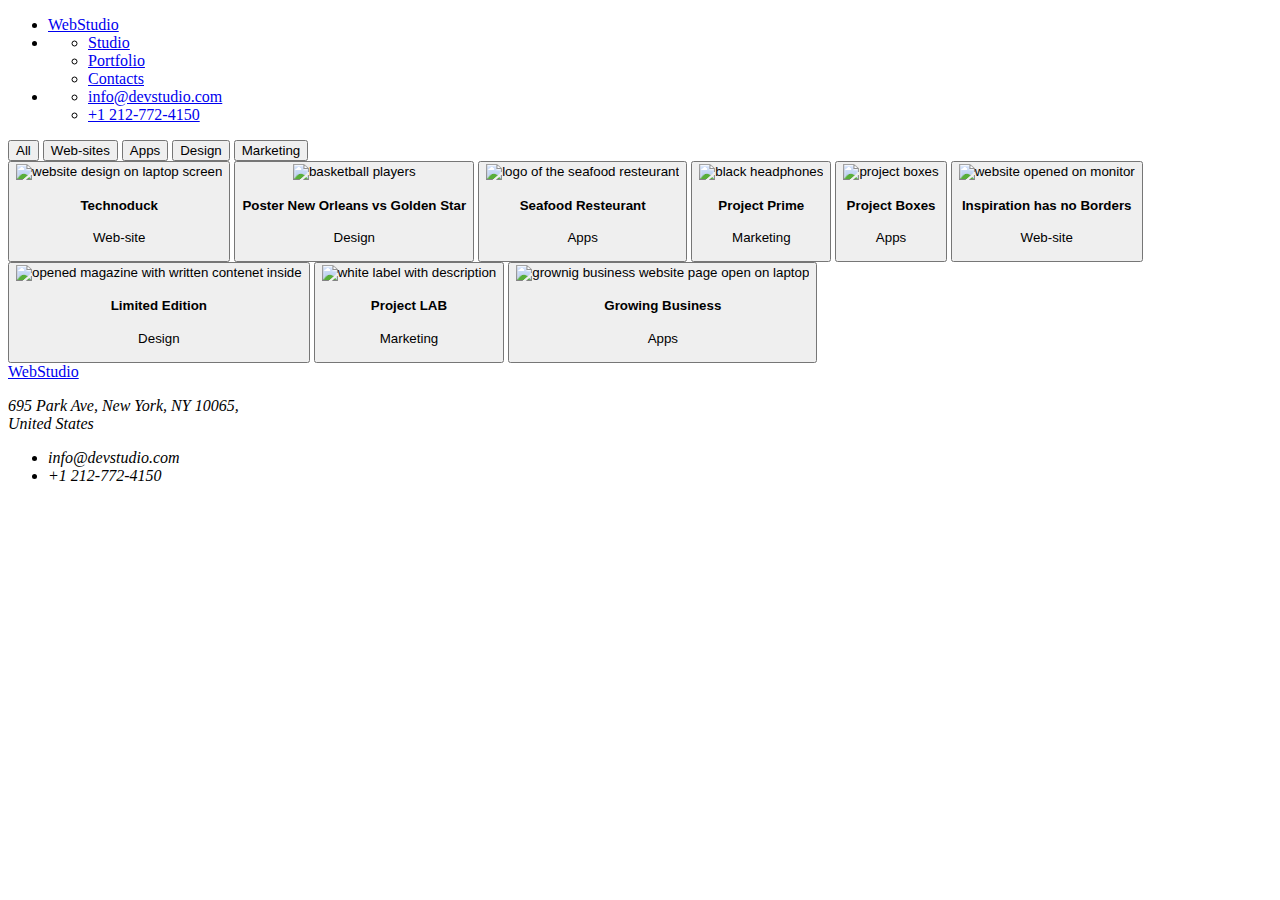
==== portfolio.html @ 10977d34 "init" ====
<!DOCTYPE html>
<html lang="en">
  <head>
    <meta charset="UTF-8" />
    <meta http-equiv="X-UA-Compatible" content="IE=edge" />
    <meta name="viewport" content="width=device-width" />
    <title>goit-markup-hw-03-portfolio</title>
    <link
      rel="stylesheet"
      href="https://cdnjs.cloudflare.com/ajax/libs/modern-normalize/1.1.0/modern-normalize.min.css"
      integrity="sha512-wpPYUAdjBVSE4KJnH1VR1HeZfpl1ub8YT/NKx4PuQ5NmX2tKuGu6U/JRp5y+Y8XG2tV+wKQpNHVUX03MfMFn9Q=="
      crossorigin="anonymous"
      referrerpolicy="no-referrer"
    />
    <link rel="stylesheet" href="../goit-markup-hw-03/css/style.css" />
    <link rel="preconnect" href="https://fonts.googleapis.com" />
    <link rel="preconnect" href="https://fonts.gstatic.com" crossorigin />
    <link
      href="https://fonts.googleapis.com/css2?family=Raleway:wght@700&family=Roboto:wght@400;500;700;900&display=swap"
      rel="stylesheet"
    />
  </head>
  <body>
    <header>
      <ul class="header-flex container">
        <li class="header-item-1">
          <a class="header-logo" href="./index.html"> WebStudio</a>
        </li>
        <li class="header-item-2">
          <ul class="header-nav-list">
            <li class="header-nav-studio">
              <a href="./index.html">Studio</a>
            </li>
            <li class="header-nav-portfolio">
              <a href="./portfolio.html">Portfolio</a>
            </li>
            <li class="header-nav-contacts"><a href="#">Contacts</a></li>
          </ul>
        </li>
        <li class="header-item-3">
          <ul class="header-contacts-list">
            <li>
              <a class="header-contact-link-mail" href="info@devstudio.com"
                >info@devstudio.com
              </a>
            </li>
            <li>
              <a class="header-contact-link-tel" href="tel:+12127724150"
                >+1 212-772-4150
              </a>
            </li>
          </ul>
        </li>
      </ul>
    </header>
    <main class="portfolio container">
      <section class="filters">
        <button type="button" class="filter-button">All</button>
        <button type="button" class="filter-button">Web-sites</button>
        <button type="button" class="filter-button">Apps</button>
        <button type="button" class="filter-button">Design</button>
        <button type="button" class="filter-button">Marketing</button>
      </section>
      <section class="projects">
        <!--section class="projects-row-1"-->
        <button type="button" class="project-button">
          <img
            width="370px"
            alt="website design on laptop screen"
            src="../goit-markup-hw-02/images/laptop-website-desing.jpg"
          />
          <div class="row-title">
            <h4>Technoduck</h4>
            <p class="row-description">Web-site</p>
          </div>
        </button>
        <button type="button" class="project-button">
          <img
            width="370px"
            alt="basketball players"
            src="../goit-markup-hw-02/images/basketball-players.jpg"
          />
          <div class="row-title">
            <h4>Poster New Orleans vs Golden Star</h4>
            <p class="row-description">Design</p>
          </div>
        </button>
        <button type="button" class="project-button">
          <img
            width="370px"
            alt="logo of the seafood resteurant"
            src="../goit-markup-hw-02/images/seafood.jpg"
          />
          <div class="row-title">
            <h4>Seafood Resteurant</h4>
            <p class="row-description">Apps</p>
          </div>
        </button>
        <!--section class="projects-row-2"-->
        <button type="button" class="project-button">
          <img
            width="370px"
            alt="black headphones"
            src="../goit-markup-hw-02/images/headphones.jpg"
          />
          <div class="row-title">
            <h4>Project Prime</h4>
            <p class="row-description">Marketing</p>
          </div>
        </button>
        <button type="button" class="project-button">
          <img
            width="370px"
            alt="project boxes"
            src="../goit-markup-hw-02/images/boxes.jpg"
          />
          <div class="row-title">
            <h4>Project Boxes</h4>
            <p class="row-description">Apps</p>
          </div>
        </button>
        <button type="button" class="project-button">
          <img
            width="370px"
            alt="website opened on monitor"
            src="../goit-markup-hw-02/images/monitor-website-design.jpg"
          />
          <div class="row-title">
            <h4>Inspiration has no Borders</h4>
            <p class="row-description">Web-site</p>
          </div>
        </button>
        <!--section class="projects-row-3"-->
        <button type="button" class="project-button">
          <img
            width="370px"
            alt="opened magazine with written contenet inside"
            src="../goit-markup-hw-02/images/limited-edition.jpg"
          />
          <div class="row-title">
            <h4>Limited Edition</h4>
            <p class="row-description">Design</p>
          </div>
        </button>
        <button type="button" class="project-button">
          <img
            width="370px"
            alt="white label with description"
            src="../goit-markup-hw-02/images/label-tag.jpg"
          />
          <div class="row-title">
            <h4>Project LAB</h4>
            <p class="row-description">Marketing</p>
          </div>
        </button>
        <button type="button" class="project-button">
          <img
            width="370px"
            alt="grownig business website page open on laptop"
            src="../goit-markup-hw-02/images/growing-business.jpg"
          />
          <div class="row-title">
            <h4>Growing Business</h4>
            <p class="row-description">Apps</p>
          </div>
        </button>
      </section>
    </main>
    <footer>
      <div class="footer-container">
        <a class="footer-logo" href="#">WebStudio</a>
        <address class="footer-address-box">
          <p class="footer-address">
            695 Park Ave, New York, NY 10065,<br />
            United States
          </p>
          <ul class="footer-contacts-list">
            <li>info@devstudio.com</li>
            <li>+1 212-772-4150</li>
          </ul>
        </address>
      </div>
    </footer>
  </body>
</html>
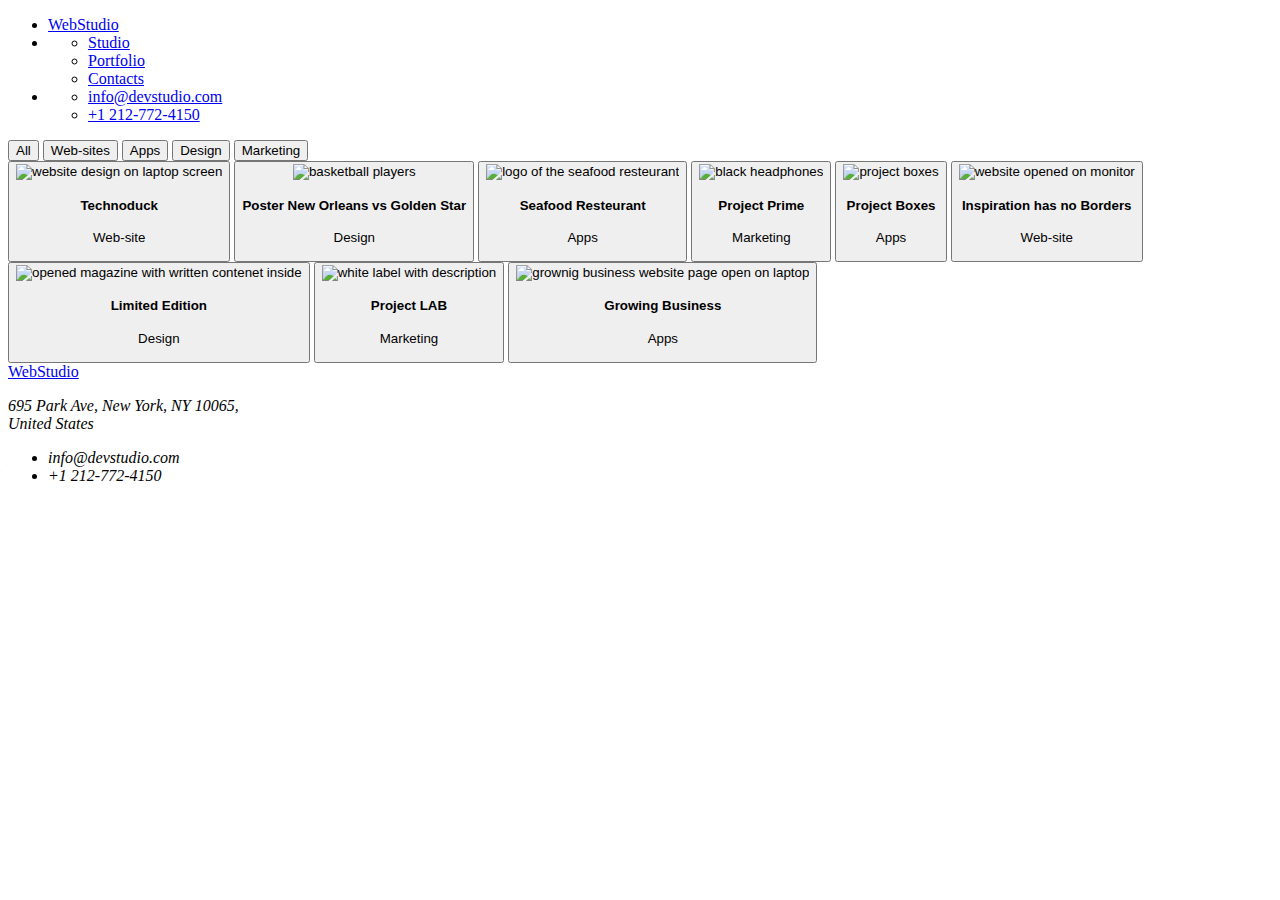
==== commit c8273989: "repo update" ====
--- a/portfolio.html
+++ b/portfolio.html
@@ -4,7 +4,8 @@
     <meta charset="UTF-8" />
     <meta http-equiv="X-UA-Compatible" content="IE=edge" />
     <meta name="viewport" content="width=device-width" />
-    <title>goit-markup-hw-03-portfolio</title>
+    <title>goit-markup-hw-04-portfolio</title>
+    <!--podlinkowany normalizator-->
     <link
       rel="stylesheet"
       href="https://cdnjs.cloudflare.com/ajax/libs/modern-normalize/1.1.0/modern-normalize.min.css"
@@ -12,7 +13,7 @@
       crossorigin="anonymous"
       referrerpolicy="no-referrer"
     />
-    <link rel="stylesheet" href="../goit-markup-hw-03/css/style.css" />
+    <link rel="stylesheet" href="../goit-markup-hw-04/css/style.css" />
     <link rel="preconnect" href="https://fonts.googleapis.com" />
     <link rel="preconnect" href="https://fonts.gstatic.com" crossorigin />
     <link
@@ -67,7 +68,7 @@
           <img
             width="370px"
             alt="website design on laptop screen"
-            src="../goit-markup-hw-02/images/laptop-website-desing.jpg"
+            src="../goit-markup-hw-04/"
           />
           <div class="row-title">
             <h4>Technoduck</h4>
@@ -78,7 +79,7 @@
           <img
             width="370px"
             alt="basketball players"
-            src="../goit-markup-hw-02/images/basketball-players.jpg"
+            src="../goit-markup-hw-04/images/basketball-players.jpg"
           />
           <div class="row-title">
             <h4>Poster New Orleans vs Golden Star</h4>
@@ -89,7 +90,7 @@
           <img
             width="370px"
             alt="logo of the seafood resteurant"
-            src="../goit-markup-hw-02/images/seafood.jpg"
+            src="../goit-markup-hw-04/images/seafood.jpg"
           />
           <div class="row-title">
             <h4>Seafood Resteurant</h4>
@@ -101,7 +102,7 @@
           <img
             width="370px"
             alt="black headphones"
-            src="../goit-markup-hw-02/images/headphones.jpg"
+            src="../goit-markup-hw-04/images/headphones.jpg"
           />
           <div class="row-title">
             <h4>Project Prime</h4>
@@ -112,7 +113,7 @@
           <img
             width="370px"
             alt="project boxes"
-            src="../goit-markup-hw-02/images/boxes.jpg"
+            src="../goit-markup-hw-04/images/boxes.jpg"
           />
           <div class="row-title">
             <h4>Project Boxes</h4>
@@ -123,7 +124,7 @@
           <img
             width="370px"
             alt="website opened on monitor"
-            src="../goit-markup-hw-02/images/monitor-website-design.jpg"
+            src="../goit-markup-hw-04/images/monitor-website-design.jpg"
           />
           <div class="row-title">
             <h4>Inspiration has no Borders</h4>
@@ -135,7 +136,7 @@
           <img
             width="370px"
             alt="opened magazine with written contenet inside"
-            src="../goit-markup-hw-02/images/limited-edition.jpg"
+            src="../goit-markup-hw-04/images/limited-edition.jpg"
           />
           <div class="row-title">
             <h4>Limited Edition</h4>
@@ -146,7 +147,7 @@
           <img
             width="370px"
             alt="white label with description"
-            src="../goit-markup-hw-02/images/label-tag.jpg"
+            src="../goit-markup-hw-04/images/label-tag.jpg"
           />
           <div class="row-title">
             <h4>Project LAB</h4>
@@ -157,7 +158,7 @@
           <img
             width="370px"
             alt="grownig business website page open on laptop"
-            src="../goit-markup-hw-02/images/growing-business.jpg"
+            src="../goit-markup-hw-04/images/growing-business.jpg"
           />
           <div class="row-title">
             <h4>Growing Business</h4>
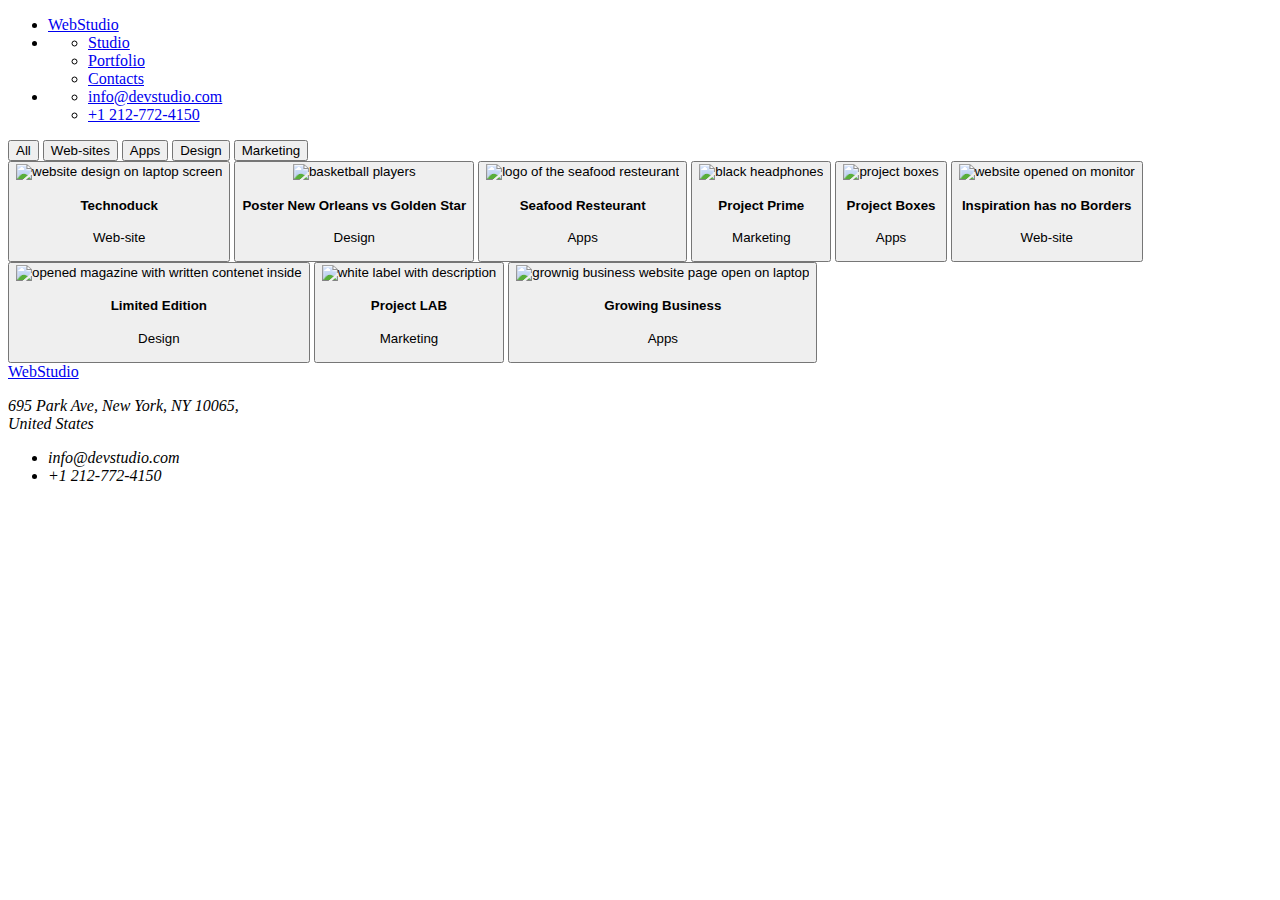
==== commit f5243c18: "missing img in portfolio file added" ====
--- a/portfolio.html
+++ b/portfolio.html
@@ -68,7 +68,7 @@
           <img
             width="370px"
             alt="website design on laptop screen"
-            src="../goit-markup-hw-04/"
+            src="../goit-markup-hw-04/images/laptop-website-desing.jpg"
           />
           <div class="row-title">
             <h4>Technoduck</h4>
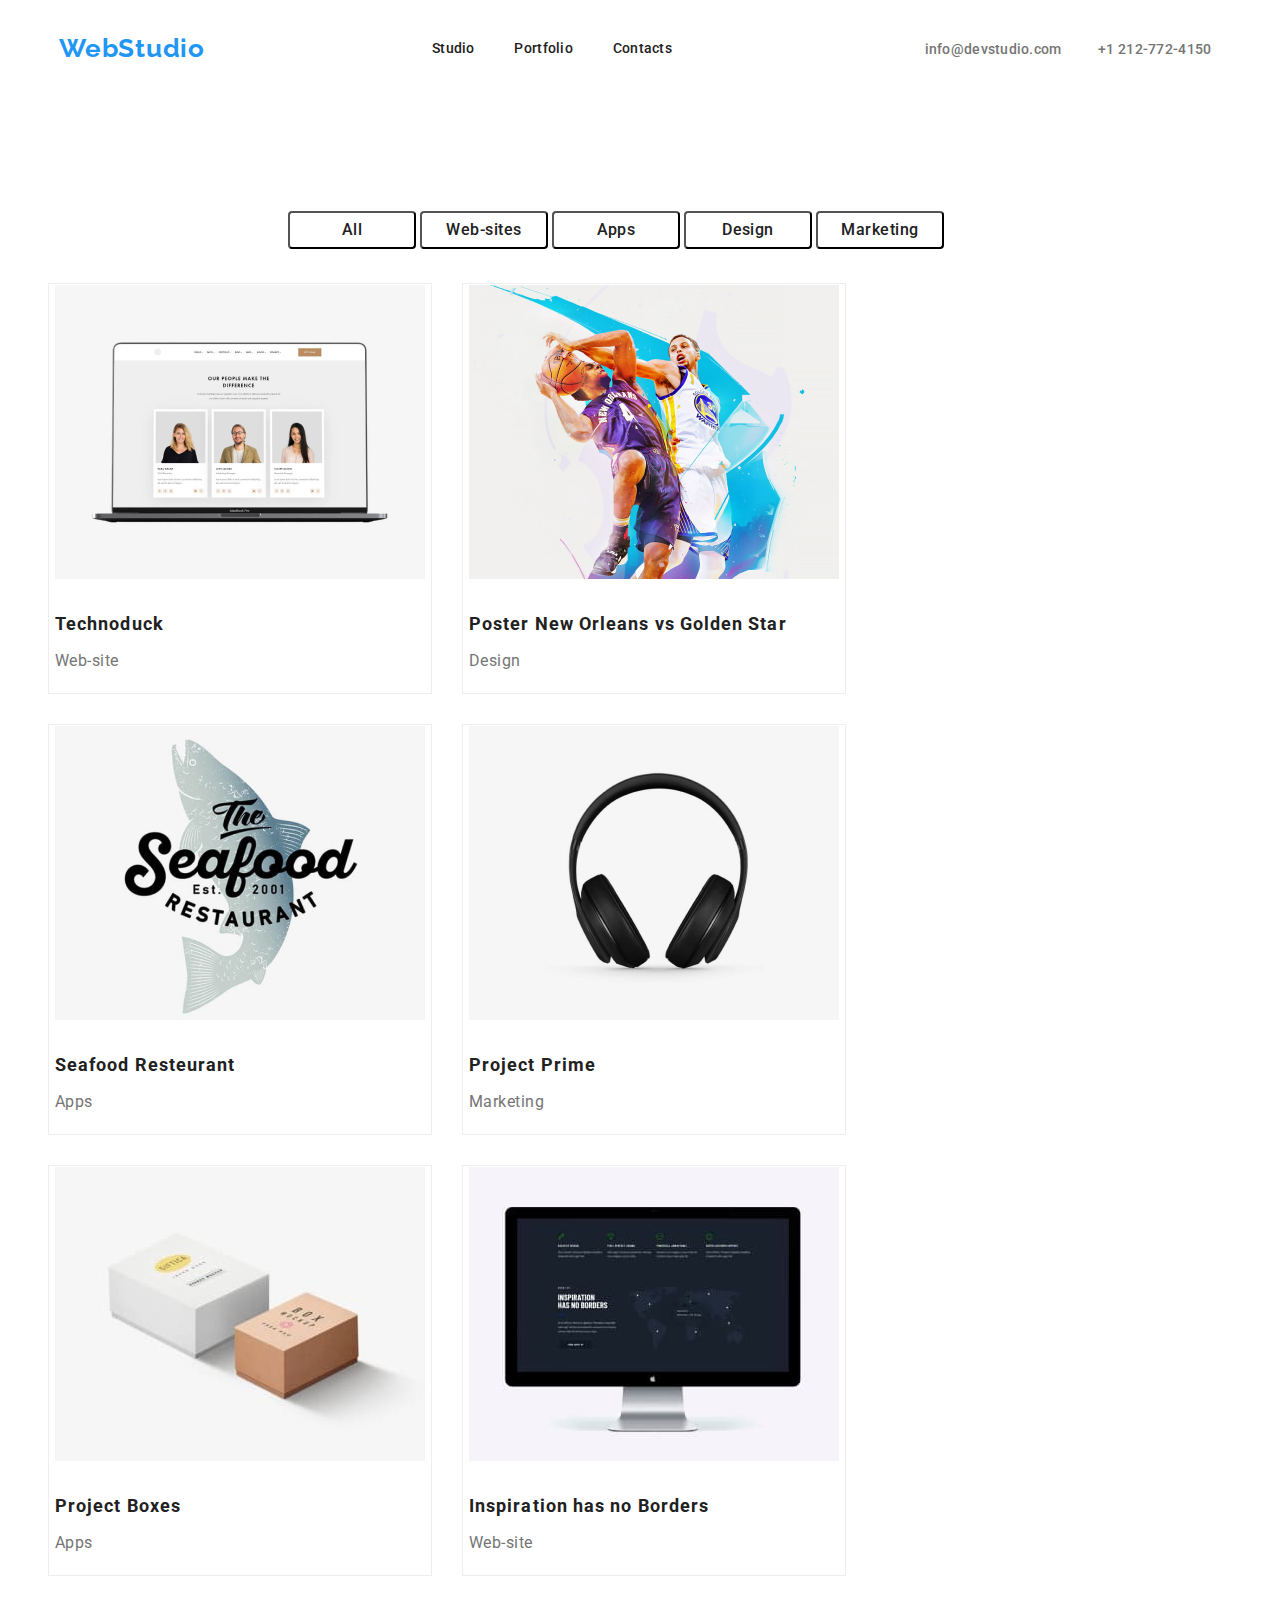
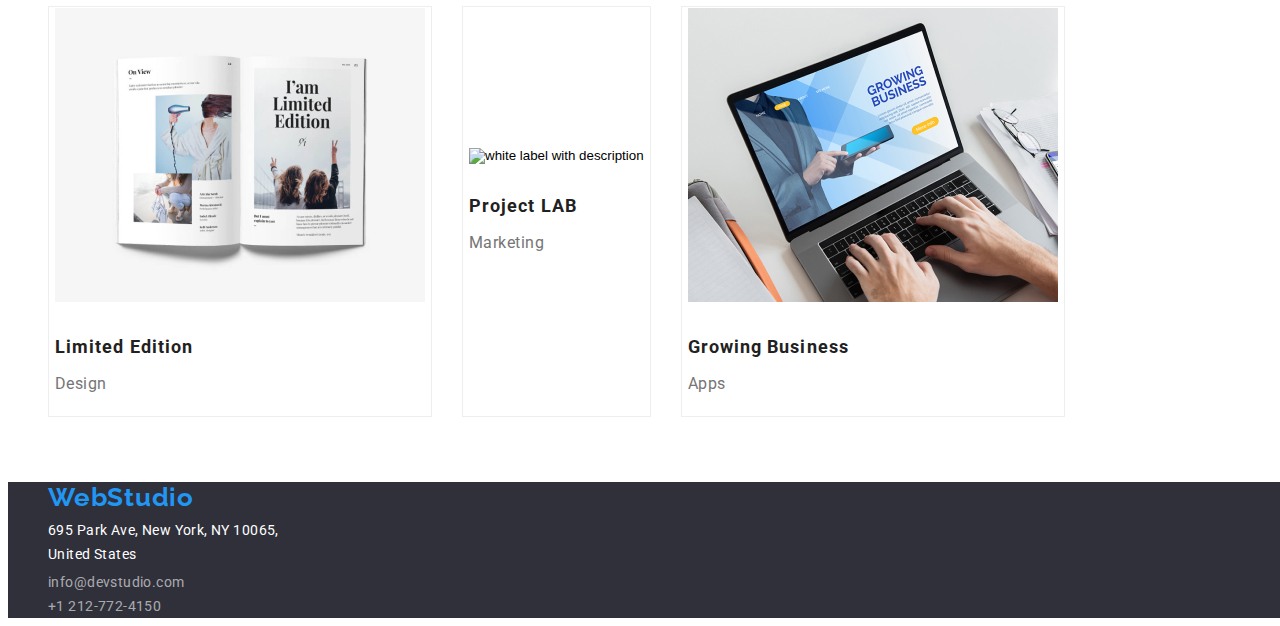
==== commit f2f06d0d: "icons added-group-1 section" ====
--- a/portfolio.html
+++ b/portfolio.html
@@ -13,7 +13,7 @@
       crossorigin="anonymous"
       referrerpolicy="no-referrer"
     />
-    <link rel="stylesheet" href="../goit-markup-hw-04/css/style.css" />
+    <link rel="stylesheet" href="./css/style.css" />
     <link rel="preconnect" href="https://fonts.googleapis.com" />
     <link rel="preconnect" href="https://fonts.gstatic.com" crossorigin />
     <link
@@ -68,7 +68,7 @@
           <img
             width="370px"
             alt="website design on laptop screen"
-            src="../goit-markup-hw-04/images/laptop-website-desing.jpg"
+            src="./images/laptop-website-desing.jpg"
           />
           <div class="row-title">
             <h4>Technoduck</h4>
@@ -79,7 +79,7 @@
           <img
             width="370px"
             alt="basketball players"
-            src="../goit-markup-hw-04/images/basketball-players.jpg"
+            src="./images/basketball-players.jpg"
           />
           <div class="row-title">
             <h4>Poster New Orleans vs Golden Star</h4>
@@ -90,7 +90,7 @@
           <img
             width="370px"
             alt="logo of the seafood resteurant"
-            src="../goit-markup-hw-04/images/seafood.jpg"
+            src="./images/seafood.jpg"
           />
           <div class="row-title">
             <h4>Seafood Resteurant</h4>
@@ -102,7 +102,7 @@
           <img
             width="370px"
             alt="black headphones"
-            src="../goit-markup-hw-04/images/headphones.jpg"
+            src="./images/headphones.jpg"
           />
           <div class="row-title">
             <h4>Project Prime</h4>
@@ -110,11 +110,7 @@
           </div>
         </button>
         <button type="button" class="project-button">
-          <img
-            width="370px"
-            alt="project boxes"
-            src="../goit-markup-hw-04/images/boxes.jpg"
-          />
+          <img width="370px" alt="project boxes" src="./images/boxes.jpg" />
           <div class="row-title">
             <h4>Project Boxes</h4>
             <p class="row-description">Apps</p>
@@ -124,7 +120,7 @@
           <img
             width="370px"
             alt="website opened on monitor"
-            src="../goit-markup-hw-04/images/monitor-website-design.jpg"
+            src="./images/monitor-website-design.jpg"
           />
           <div class="row-title">
             <h4>Inspiration has no Borders</h4>
@@ -136,7 +132,7 @@
           <img
             width="370px"
             alt="opened magazine with written contenet inside"
-            src="../goit-markup-hw-04/images/limited-edition.jpg"
+            src="./images/limited-edition.jpg"
           />
           <div class="row-title">
             <h4>Limited Edition</h4>
@@ -147,7 +143,7 @@
           <img
             width="370px"
             alt="white label with description"
-            src="../goit-markup-hw-04/images/label-tag.jpg"
+            src=".images/label-tag.jpg"
           />
           <div class="row-title">
             <h4>Project LAB</h4>
@@ -158,7 +154,7 @@
           <img
             width="370px"
             alt="grownig business website page open on laptop"
-            src="../goit-markup-hw-04/images/growing-business.jpg"
+            src="./images/growing-business.jpg"
           />
           <div class="row-title">
             <h4>Growing Business</h4>
--- a/css/style.css
+++ b/css/style.css
@@ -0,0 +1,467 @@
+/*Variables library*/
+:root {
+  /*colors*/
+  --main-backroung-color: #ffffff;
+  --sec-background-color-dark: #2f303a;
+  --third-backround-color-gray: #f5f4fa;
+  --main-text-color: #212121;
+  --sec-text-color-gray: #757575;
+  --text-color-white: #ffffff;
+  --additional-color: #2196f3;
+  /*links and buttons*/
+  --cursor: pointer;
+}
+
+body {
+  width: 100%;
+  font-family: "Roboto", sans-serif;
+  color: var(--main-text-color);
+  background: var(--main-backroung-color);
+}
+.container {
+  width: 1200px;
+  margin: auto;
+}
+.section {
+  padding: 94px 0px 94px 0px;
+}
+a {
+  color: var(--main-text-color);
+}
+a:link {
+  text-decoration: none;
+}
+a:hover {
+  color: var(--additional-color);
+  text-decoration: underline;
+  cursor: var(--cursor);
+}
+button:hover {
+  box-shadow: 0px 4px 4px rgba(0, 0, 0, 0.15);
+  border-radius: 4px;
+  cursor: var(--cursor);
+}
+/*Header*/
+.header {
+  width: 100%;
+  border: 1px solid #ececec;
+}
+.header-flex {
+  height: 80px;
+  margin: auto;
+  display: flex;
+  list-style: none;
+  justify-content: space-between;
+  align-items: center;
+  padding: 0;
+}
+.header-item-1 {
+  width: 14%;
+}
+.header-logo {
+  display: block;
+  text-align: center;
+  font-family: "Raleway";
+  font-style: normal;
+  font-weight: 700;
+  font-size: 26px;
+  line-height: 31px;
+
+  letter-spacing: 0.03em;
+
+  color: var(--additional-color);
+}
+.header-item-2 {
+  width: 20%;
+}
+.header-nav-list {
+  display: flex;
+  justify-content: space-between;
+  padding: 0;
+  list-style-type: none;
+}
+.header-nav-studio {
+  text-decoration: none;
+
+  font-family: "Roboto";
+  font-style: normal;
+  font-weight: 500;
+  font-size: 14px;
+  line-height: 16px;
+  letter-spacing: 0.02em;
+  color: var(--main-text-color);
+}
+.header-nav-portfolio {
+  font-family: "Roboto";
+  font-style: normal;
+  font-weight: 500;
+  font-size: 14px;
+  line-height: 16px;
+  letter-spacing: 0.02em;
+
+  color: var(--main-text-color);
+}
+
+.header-nav-contacts {
+  font-family: "Roboto";
+  font-style: normal;
+  font-weight: 500;
+  font-size: 14px;
+  line-height: 16px;
+  letter-spacing: 0.02em;
+
+  color: var(--main-text-color);
+}
+.header-item-3 {
+  width: 30%;
+}
+.header-contacts-list {
+  display: flex;
+  list-style-type: none;
+  justify-content: space-evenly;
+  padding: 0;
+}
+.header-contact-link-mail {
+  font-family: "Roboto";
+  font-style: normal;
+  font-weight: 500;
+  font-size: 14px;
+  line-height: 16px;
+  letter-spacing: 0.02em;
+
+  color: var(--sec-text-color-gray);
+}
+.header-contact-link-tel {
+  font-family: "Roboto";
+  font-style: normal;
+  font-weight: 500;
+  font-size: 14px;
+  line-height: 16px;
+  letter-spacing: 0.02em;
+
+  color: var(--sec-text-color-gray);
+}
+/* Main-index*/
+
+/*Title section*/
+.title {
+  width: 100%;
+  height: 600px;
+  padding: 200px 0px 200px 0px;
+  background: var(--sec-background-color-dark);
+  background-image: linear-gradient(#2f303a66, #2f303a66),
+    url(../images/title-img.jpg);
+  background-repeat: no-repeat;
+  background-size: cover;
+  background-position: 50% 50%;
+}
+
+h1 {
+  width: 66%;
+  margin: auto;
+  font-family: "Roboto";
+  font-style: normal;
+  font-weight: 900;
+  font-size: 44px;
+  line-height: 60px;
+
+  text-align: center;
+  letter-spacing: 0.06em;
+
+  color: var(--text-color-white);
+}
+.button-title {
+  display: block;
+  margin: auto;
+  margin-top: 30px;
+  height: 50px;
+  font-family: "Roboto";
+  font-style: normal;
+  font-weight: 700;
+  font-size: 16px;
+  line-height: 30px;
+  letter-spacing: 0.06em;
+
+  color: var(--text-color-white);
+
+  background: var(--additional-color);
+  box-shadow: 0px 4px 4px rgba(0, 0, 0, 0.15);
+  border-radius: 4px;
+  cursor: var(--cursor);
+}
+.button-title:hover {
+  background: #188ce8;
+  color: var(--text-color-white);
+}
+/*group-1*/
+.group-1-list {
+  display: flex;
+  justify-content: space-evenly;
+  list-style-type: none;
+  padding: 0;
+  margin: 0;
+}
+.group-1-list-item {
+  width: 270px;
+  height: 251px;
+}
+.group-1-icon-box {
+  display: flex;
+  justify-content: center;
+  align-items: center;
+  width: 270px;
+  height: 120px;
+  background: var(--third-backround-color-gray);
+  border-radius: 4px;
+}
+.group-1-icon {
+  width: 70px;
+  height: 70px;
+}
+.group-1-header {
+  font-family: "Roboto";
+  font-style: normal;
+  font-weight: 700;
+  font-size: 14px;
+  line-height: 16px;
+  letter-spacing: 0.03em;
+  margin: 30px 0px 0px 0px;
+
+  color: var(--main-text-color);
+}
+.group-1-content {
+  height: 97px;
+  margin: 10px 10px 0px 0px;
+
+  font-family: "Roboto";
+  font-style: normal;
+  font-weight: 400;
+  font-size: 14px;
+  line-height: 24px;
+  letter-spacing: 0.03em;
+  color: var(--sec-text-color-gray);
+}
+
+/*what-we-do*/
+.what-we-do {
+  padding-top: 100px;
+}
+.what-we-do-header {
+  width: 20%;
+  margin: auto;
+  font-family: "Roboto";
+  font-style: normal;
+  font-weight: 700;
+  font-size: 36px;
+  line-height: 42px;
+  text-align: center;
+  letter-spacing: 0.03em;
+
+  color: var(--main-text-color);
+}
+.what-we-do-list {
+  display: flex;
+  justify-content: space-evenly;
+  padding: 0;
+  margin: 50px 0px 0px 0px;
+  list-style: none;
+}
+/*our-team*/
+.our-team {
+  width: 100%;
+  height: 648px;
+  background: var(--third-backround-color-gray);
+}
+.our-team-header {
+  display: block;
+  margin: auto;
+  width: 15%;
+
+  font-family: "Roboto";
+  font-style: normal;
+  font-weight: 700;
+  font-size: 35px;
+  line-height: 42px;
+  text-align: center;
+  letter-spacing: 0.03em;
+
+  color: var(--main-text-color);
+}
+.our-team-list {
+  margin: auto;
+  padding: 0;
+  padding-top: 50px;
+  text-align: center;
+  display: flex;
+  justify-content: space-evenly;
+  list-style-type: none;
+}
+.team-cards {
+  width: 270px;
+  height: 368px;
+
+  opacity: 0.86;
+  background: var(--main-backroung-color);
+
+  box-shadow: 0px 1px 3px rgba(0, 0, 0, 0.12), 0px 1px 1px rgba(0, 0, 0, 0.14),
+    0px 2px 1px rgba(0, 0, 0, 0.2);
+  border-radius: 0px 0px 4px 4px;
+}
+.team-names {
+  font-family: "Roboto";
+  font-style: normal;
+  font-weight: 500;
+  font-size: 16px;
+  line-height: 19px;
+
+  text-align: center;
+  letter-spacing: 0.03em;
+}
+.team-position {
+  font-family: "Roboto";
+  font-style: normal;
+  font-weight: 400;
+  font-size: 16px;
+  line-height: 19px;
+  color: var(--sec-text-color-gray);
+  text-align: center;
+  letter-spacing: 0.03em;
+}
+/*Main-portfolio*/
+.portfolio {
+  height: fit-content;
+  padding-top: 123px;
+  padding-bottom: 65px;
+}
+.filters {
+  margin: auto;
+  width: 60%;
+}
+.filter-button {
+  width: 128px;
+  height: 38px;
+  font-family: "Roboto";
+  font-style: normal;
+  font-weight: 500;
+  font-size: 16px;
+  line-height: 26px;
+
+  text-align: center;
+  letter-spacing: 0.03em;
+
+  color: var(--main-text-color);
+
+  background: var(--main-backroung-color);
+  border-radius: 4px;
+  cursor: pointer;
+}
+.filter-button:hover {
+  background: var(--additional-color);
+  box-shadow: 0px 3px 1px rgba(0, 0, 0, 0.1), 0px 1px 2px rgba(0, 0, 0, 0.08),
+    0px 2px 2px rgba(0, 0, 0, 0.12);
+  border-radius: 4px;
+
+  font-family: "Roboto";
+  font-style: normal;
+  font-weight: 500;
+  font-size: 16px;
+  line-height: 26px;
+  color: var(--text-color-white);
+  text-align: center;
+  letter-spacing: 0.03em;
+}
+.projects {
+  padding-top: 34px;
+  display: flex;
+  flex-wrap: wrap;
+  gap: 30px;
+}
+
+.project-button {
+  flex-basis: calc(100%-2 * 30px) / 3;
+  background: var(--main-backroung-color);
+  border: 1px solid #eeeeee;
+}
+.project-button:hover {
+  box-shadow: 0px 1px 1px rgba(0, 0, 0, 0.12), 0px 4px 4px rgba(0, 0, 0, 0.06),
+    1px 4px 6px rgba(0, 0, 0, 0.16);
+}
+.row-title {
+  margin-top: 20px;
+  margin-bottom: 0px;
+}
+h4 {
+  margin-bottom: 4px;
+  font-family: "Roboto";
+  font-style: normal;
+  font-weight: 700;
+  font-size: 18px;
+  line-height: 36px;
+  letter-spacing: 0.06em;
+  text-align: left;
+  color: var(--main-text-color);
+}
+.row-description {
+  font-family: "Roboto";
+  font-style: normal;
+  font-weight: 400;
+  font-size: 16px;
+  line-height: 30px;
+  text-align: left;
+  letter-spacing: 0.03em;
+  margin-top: 4px;
+
+  color: var(--sec-text-color-gray);
+}
+
+/*Footer*/
+footer {
+  width: 100%;
+  background: var(--sec-background-color-dark);
+}
+.footer-container {
+  width: 1200px;
+  margin: auto;
+}
+.footer-logo {
+  display: block;
+  font-family: "Raleway";
+  font-style: normal;
+  font-weight: 700;
+  font-size: 26px;
+  line-height: 31px;
+
+  letter-spacing: 0.03em;
+
+  color: var(--additional-color);
+}
+.footer-address-box {
+  margin-top: 5px;
+}
+.footer-address {
+  margin: 0;
+  font-family: "Roboto";
+  font-style: normal;
+  font-weight: 400;
+  font-size: 14px;
+  line-height: 24px;
+
+  letter-spacing: 0.03em;
+
+  color: var(--text-color-white);
+}
+.footer-contacts-list {
+  padding: 0;
+  margin: 0;
+  margin-top: 4px;
+  list-style-type: none;
+  font-family: "Roboto";
+  font-style: normal;
+  font-weight: 400;
+  font-size: 14px;
+  line-height: 24px;
+
+  letter-spacing: 0.03em;
+
+  color: rgba(255, 255, 255, 0.6);
+}
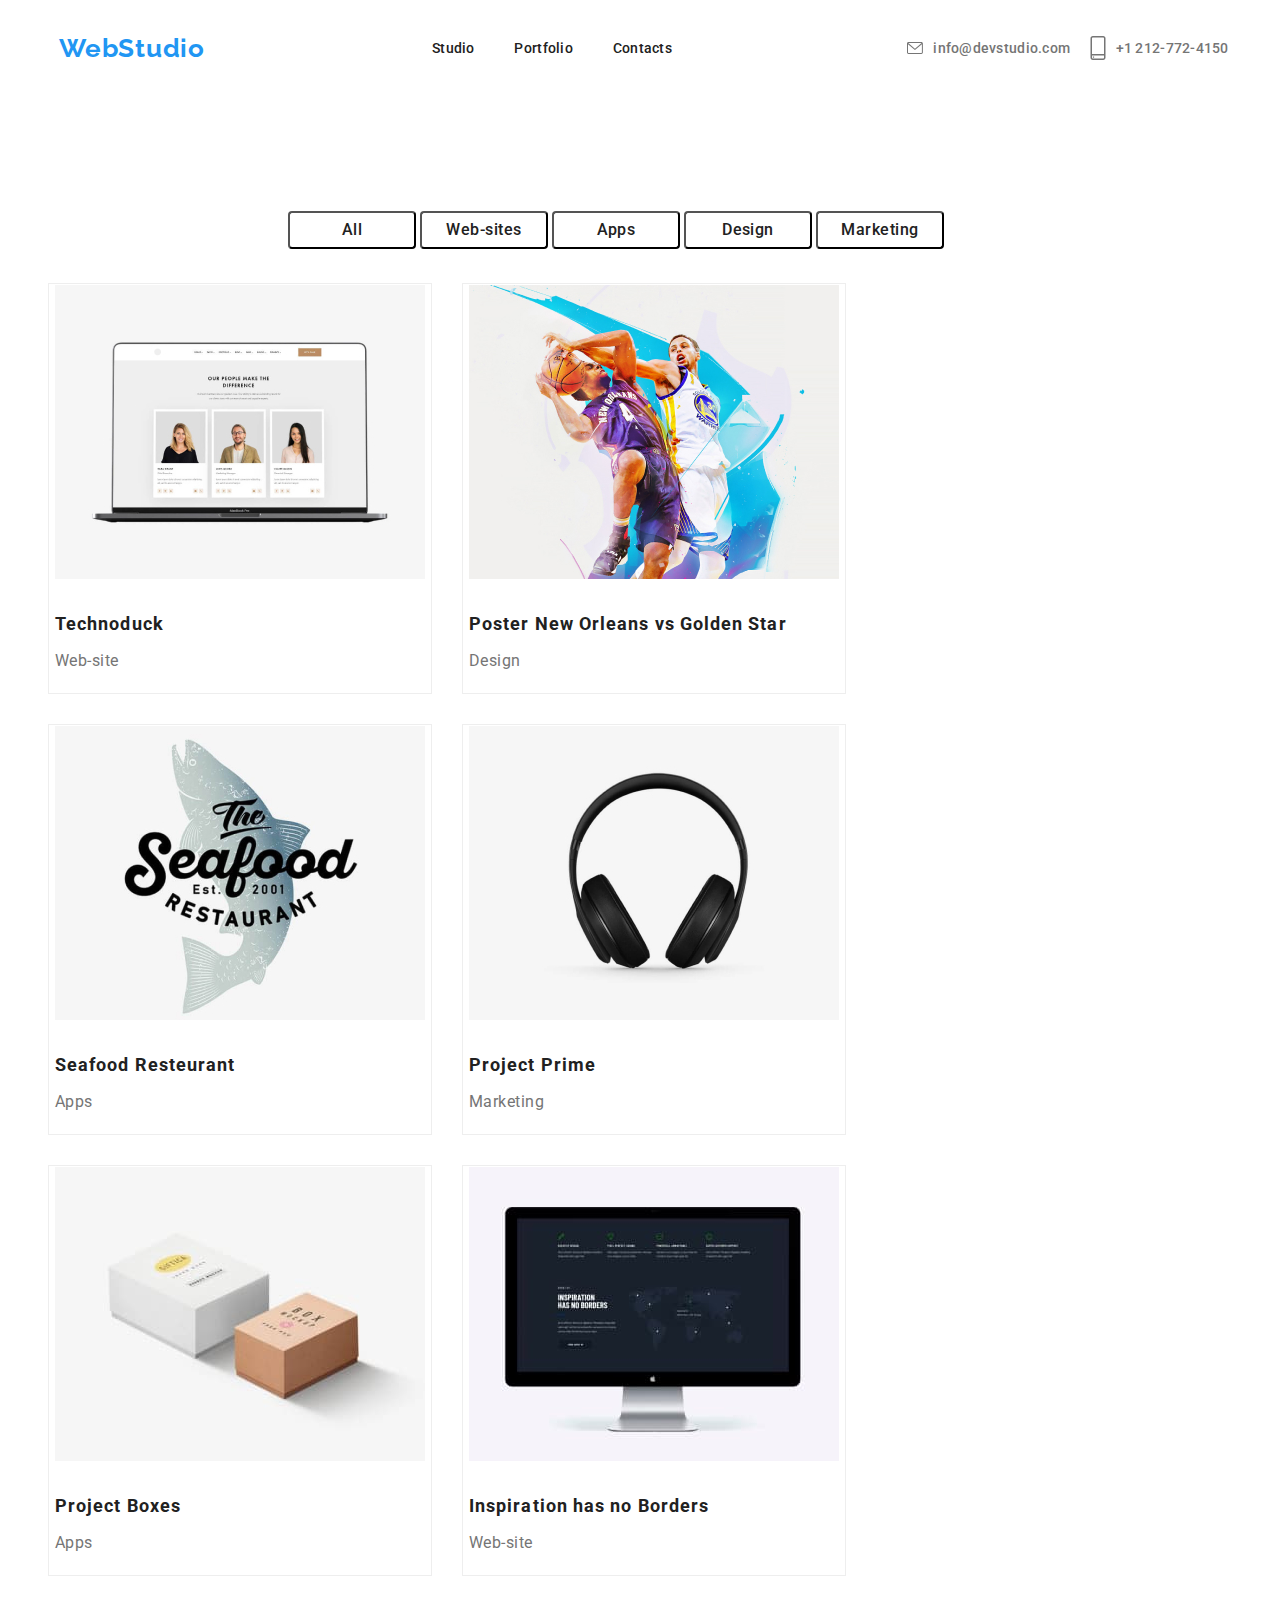
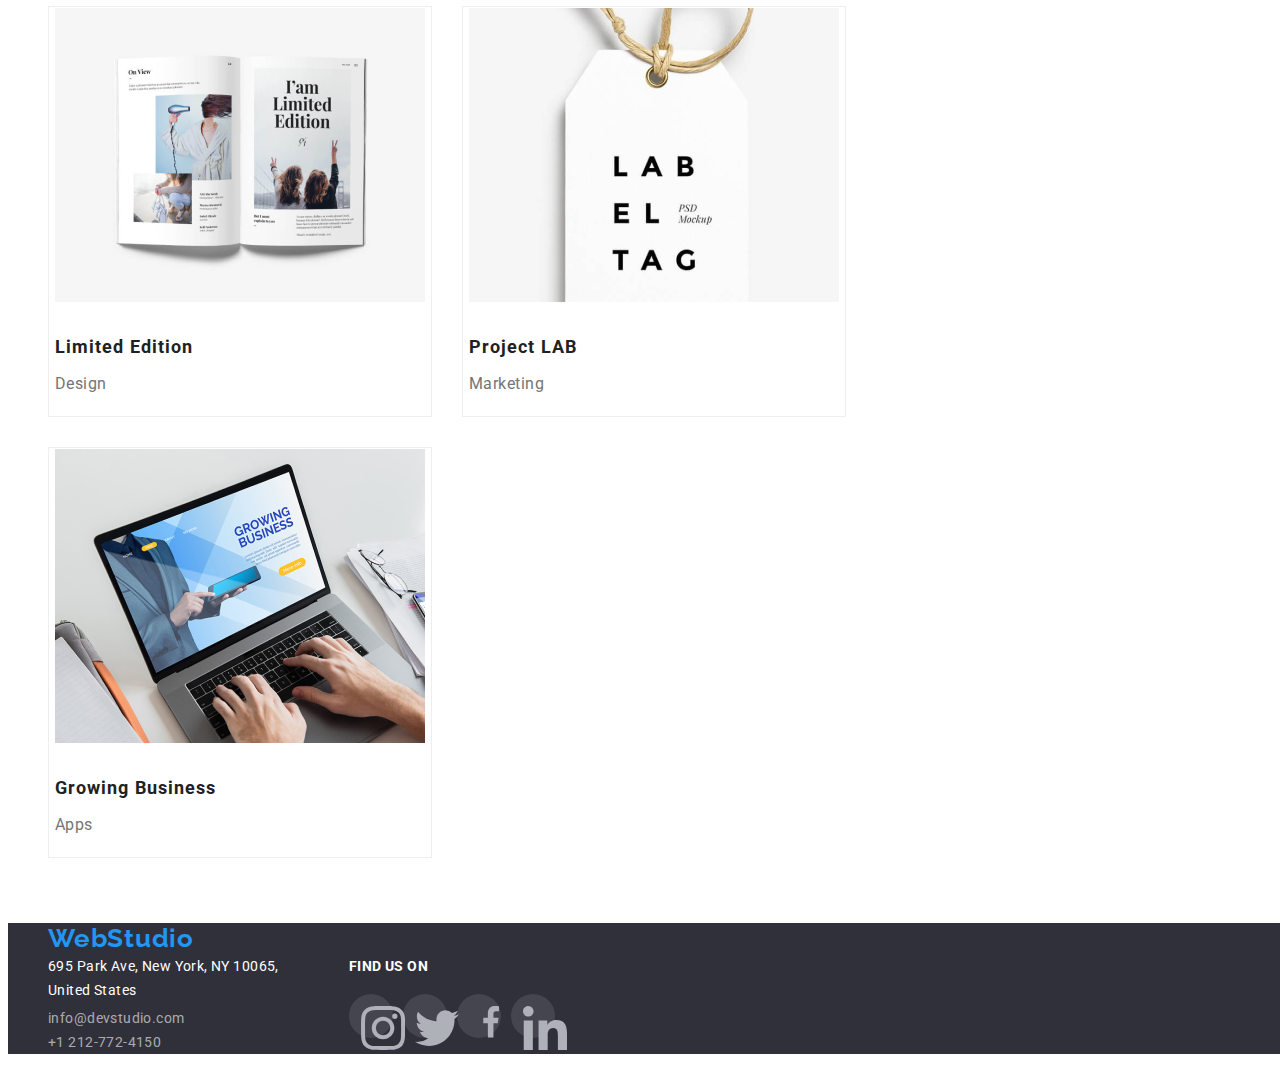
==== commit 09bfd58e: "footer updated-hw04" ====
--- a/portfolio.html
+++ b/portfolio.html
@@ -40,12 +40,18 @@
         </li>
         <li class="header-item-3">
           <ul class="header-contacts-list">
-            <li>
-              <a class="header-contact-link-mail" href="info@devstudio.com"
-                >info@devstudio.com
+            <li class="header-contact-list-item">
+              <svg class="header-contact-list-icon">
+                <use href="./images/icons.svg#icon-envelope"></use>
+              </svg>
+              <a class="header-contact-link-mail" href="info@devstudio.com">
+                info@devstudio.com
               </a>
             </li>
-            <li>
+            <li class="header-contact-list-item">
+              <svg class="header-contact-list-icon">
+                <use href="./images/icons.svg#icon-smartphone"></use>
+              </svg>
               <a class="header-contact-link-tel" href="tel:+12127724150"
                 >+1 212-772-4150
               </a>
@@ -143,7 +149,7 @@
           <img
             width="370px"
             alt="white label with description"
-            src=".images/label-tag.jpg"
+            src="./images/label-tag.jpg"
           />
           <div class="row-title">
             <h4>Project LAB</h4>
@@ -165,8 +171,8 @@
     </main>
     <footer>
       <div class="footer-container">
-        <a class="footer-logo" href="#">WebStudio</a>
-        <address class="footer-address-box">
+        <div class="footer-1">
+          <a class="footer-logo" href="#">WebStudio</a>
           <p class="footer-address">
             695 Park Ave, New York, NY 10065,<br />
             United States
@@ -175,7 +181,32 @@
             <li>info@devstudio.com</li>
             <li>+1 212-772-4150</li>
           </ul>
-        </address>
+        </div>
+        <div class="footer-2">
+          <p class="find-us-on">FIND US ON</p>
+          <ul class="footer-social-media">
+            <li class="footer-2-item">
+              <svg class="footer-icon">
+                <use href="./images/icons.svg#icon-instagram"></use>
+              </svg>
+            </li>
+            <li class="footer-2-item">
+              <svg class="footer-icon">
+                <use href="./images/icons.svg#icon-twitter"></use>
+              </svg>
+            </li>
+            <li class="footer-2-item">
+              <svg class="footer-icon">
+                <use href="./images/icons.svg#icon-facebook"></use>
+              </svg>
+            </li>
+            <li class="footer-2-item">
+              <svg class="footer-icon">
+                <use href="./images/icons.svg#icon-linkedin"></use>
+              </svg>
+            </li>
+          </ul>
+        </div>
       </div>
     </footer>
   </body>
--- a/css/style.css
+++ b/css/style.css
@@ -120,6 +120,22 @@
   list-style-type: none;
   justify-content: space-evenly;
   padding: 0;
+  height: auto;
+}
+.header-contact-list-item {
+  display: flex;
+  justify-content: space-between;
+  align-items: center;
+  width: fit-content;
+}
+.header-contact-list-item:hover {
+  stroke: var(--additional-color);
+  cursor: var(--cursor);
+}
+.header-contact-list-icon {
+  width: 16px;
+  height: 24px;
+  margin-right: 10px;
 }
 .header-contact-link-mail {
   font-family: "Roboto";
@@ -269,7 +285,7 @@
 /*our-team*/
 .our-team {
   width: 100%;
-  height: 648px;
+  height: auto;
   background: var(--third-backround-color-gray);
 }
 .our-team-header {
@@ -298,7 +314,7 @@
 }
 .team-cards {
   width: 270px;
-  height: 368px;
+  height: auto;
 
   opacity: 0.86;
   background: var(--main-backroung-color);
@@ -327,6 +343,26 @@
   text-align: center;
   letter-spacing: 0.03em;
 }
+.team-social-media {
+  display: flex;
+  justify-content: space-evenly;
+  align-items: center;
+  width: 206px;
+  height: 44px;
+  margin: 16px 32px 30px 32px;
+}
+.team-icon {
+  width: 44px;
+  height: 44px;
+  padding: 11px;
+}
+.team-icon:hover {
+  background-color: var(--additional-color);
+
+  stroke: var(--text-color-white);
+  fill: var(--text-color-white);
+}
+
 /*Main-portfolio*/
 .portfolio {
   height: fit-content;
@@ -420,6 +456,9 @@
   background: var(--sec-background-color-dark);
 }
 .footer-container {
+  display: flex;
+  justify-content: flex-start;
+  align-items: center;
   width: 1200px;
   margin: auto;
 }
@@ -435,9 +474,6 @@
 
   color: var(--additional-color);
 }
-.footer-address-box {
-  margin-top: 5px;
-}
 .footer-address {
   margin: 0;
   font-family: "Roboto";
@@ -465,3 +501,50 @@
 
   color: rgba(255, 255, 255, 0.6);
 }
+.footer-2 {
+  width: 206px;
+  height: auto;
+  margin: 20px 0px 0px 70px;
+}
+.find-us-on {
+  width: fit-content;
+  height: 16px;
+  margin: 0;
+  font-family: "Roboto";
+  font-style: normal;
+  font-weight: 700;
+  font-size: 14px;
+  line-height: 16px;
+  letter-spacing: 0.03em;
+
+  color: var(--text-color-white);
+}
+.footer-social-media {
+  display: flex;
+  justify-content: space-between;
+  align-items: center;
+  width: 206px;
+  padding: 0;
+  margin: 20px 0px 0px 0px;
+
+  list-style: none;
+}
+.footer-2-item {
+  width: 44px;
+  height: 44px;
+
+  background-color: #ffffff1a;
+  border-radius: 50%;
+}
+.footer-2-item:hover {
+  background-color: var(--additional-color);
+}
+.footer-icon {
+  width: 44px;
+  height: 44px;
+  padding: 12px;
+}
+.footer-icon:hover {
+  stroke: var(--text-color-white);
+  fill: var(--text-color-white);
+}
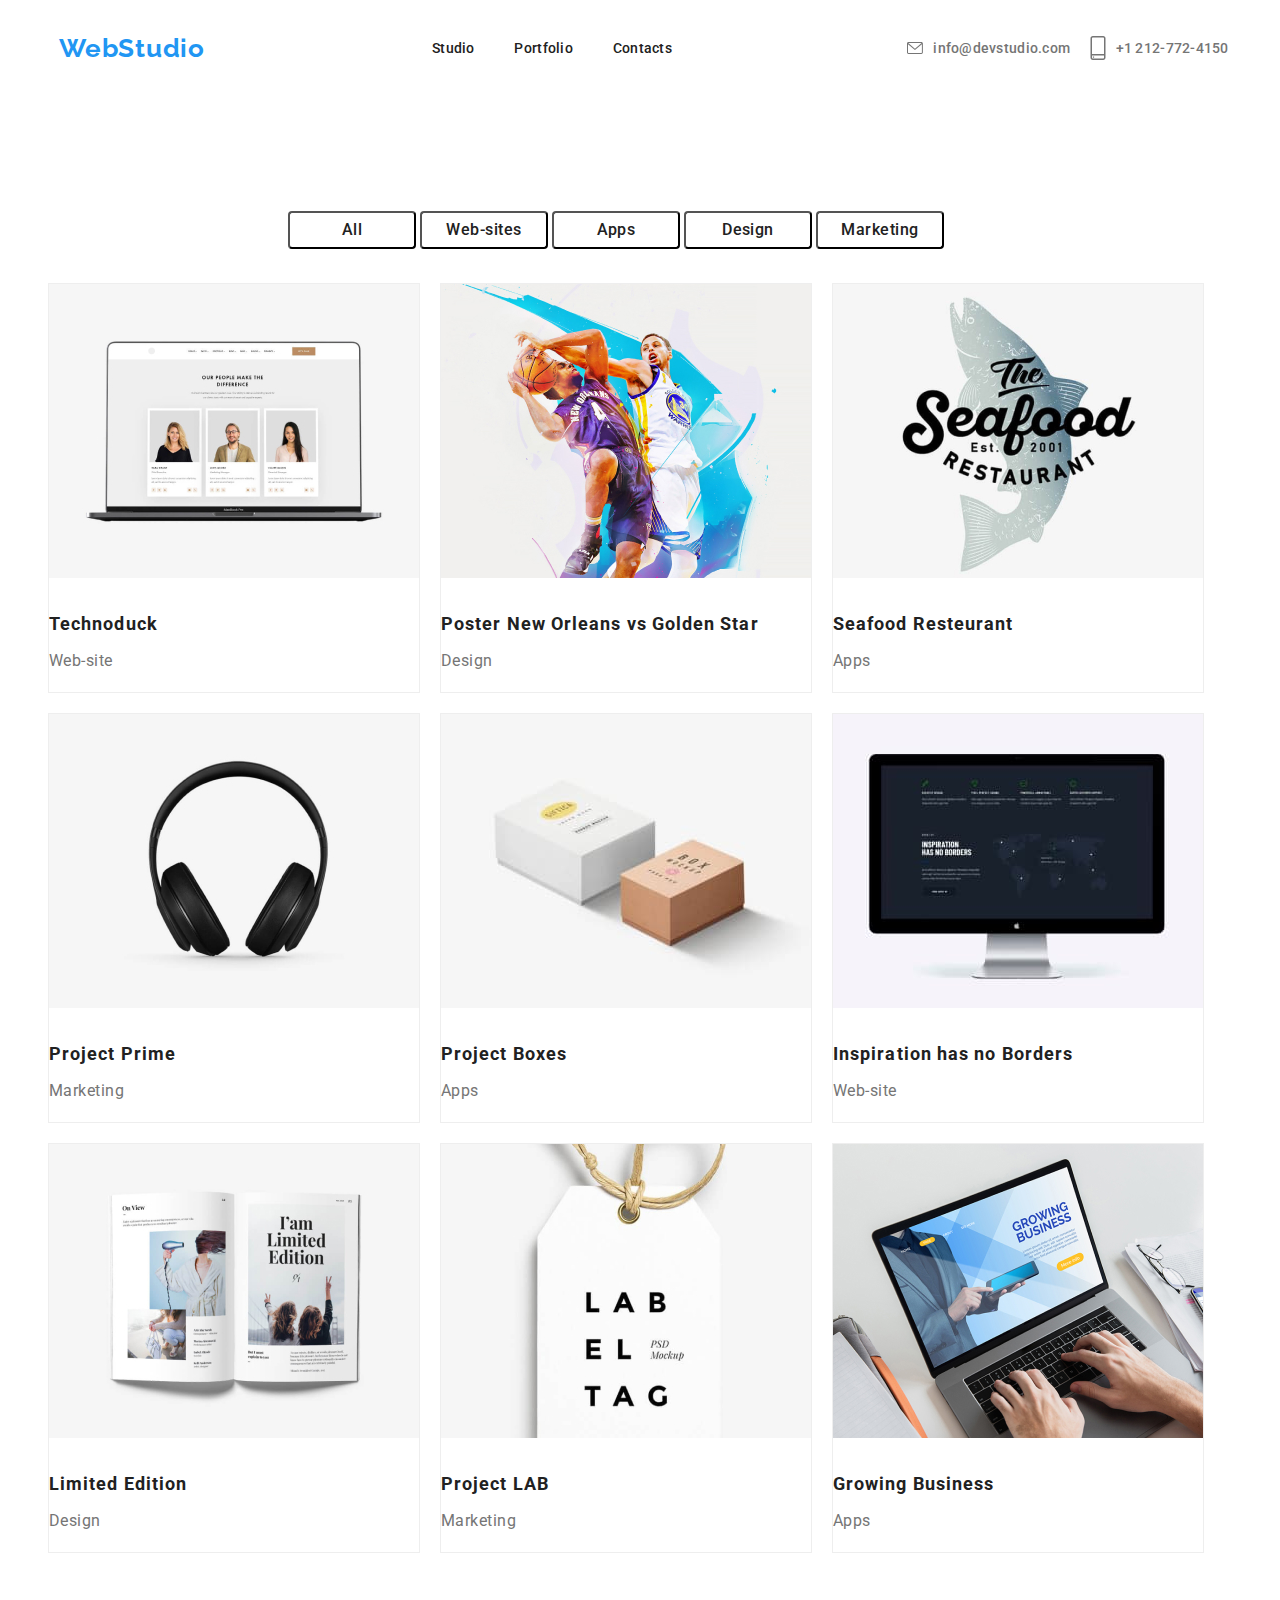
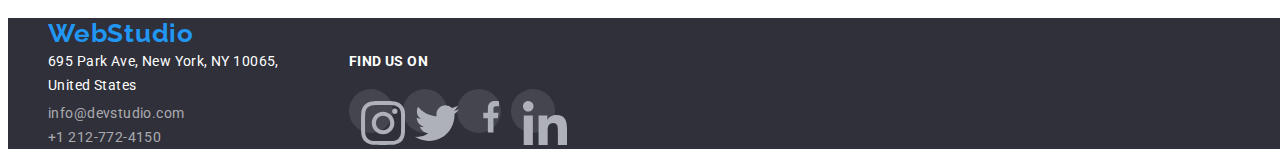
==== commit 496d82b9: "hw-04-finishing touch" ====
--- a/portfolio.html
+++ b/portfolio.html
@@ -70,7 +70,7 @@
       </section>
       <section class="projects">
         <!--section class="projects-row-1"-->
-        <button type="button" class="project-button">
+        <div class="project-box">
           <img
             width="370px"
             alt="website design on laptop screen"
@@ -80,8 +80,8 @@
             <h4>Technoduck</h4>
             <p class="row-description">Web-site</p>
           </div>
-        </button>
-        <button type="button" class="project-button">
+        </div>
+        <div class="project-box">
           <img
             width="370px"
             alt="basketball players"
@@ -91,8 +91,8 @@
             <h4>Poster New Orleans vs Golden Star</h4>
             <p class="row-description">Design</p>
           </div>
-        </button>
-        <button type="button" class="project-button">
+        </div>
+        <div class="project-box">
           <img
             width="370px"
             alt="logo of the seafood resteurant"
@@ -102,9 +102,9 @@
             <h4>Seafood Resteurant</h4>
             <p class="row-description">Apps</p>
           </div>
-        </button>
+        </div>
         <!--section class="projects-row-2"-->
-        <button type="button" class="project-button">
+        <div class="project-box">
           <img
             width="370px"
             alt="black headphones"
@@ -114,15 +114,15 @@
             <h4>Project Prime</h4>
             <p class="row-description">Marketing</p>
           </div>
-        </button>
-        <button type="button" class="project-button">
+        </div>
+        <div class="project-box">
           <img width="370px" alt="project boxes" src="./images/boxes.jpg" />
           <div class="row-title">
             <h4>Project Boxes</h4>
             <p class="row-description">Apps</p>
           </div>
-        </button>
-        <button type="button" class="project-button">
+        </div>
+        <div class="project-box">
           <img
             width="370px"
             alt="website opened on monitor"
@@ -132,9 +132,9 @@
             <h4>Inspiration has no Borders</h4>
             <p class="row-description">Web-site</p>
           </div>
-        </button>
+        </div>
         <!--section class="projects-row-3"-->
-        <button type="button" class="project-button">
+        <div class="project-box">
           <img
             width="370px"
             alt="opened magazine with written contenet inside"
@@ -144,8 +144,8 @@
             <h4>Limited Edition</h4>
             <p class="row-description">Design</p>
           </div>
-        </button>
-        <button type="button" class="project-button">
+        </div>
+        <div class="project-box">
           <img
             width="370px"
             alt="white label with description"
@@ -155,8 +155,8 @@
             <h4>Project LAB</h4>
             <p class="row-description">Marketing</p>
           </div>
-        </button>
-        <button type="button" class="project-button">
+        </div>
+        <div class="project-box">
           <img
             width="370px"
             alt="grownig business website page open on laptop"
@@ -166,7 +166,7 @@
             <h4>Growing Business</h4>
             <p class="row-description">Apps</p>
           </div>
-        </button>
+        </div>
       </section>
     </main>
     <footer>
--- a/css/style.css
+++ b/css/style.css
@@ -33,7 +33,7 @@
 }
 a:hover {
   color: var(--additional-color);
-  text-decoration: underline;
+  text-decoration: none;
   cursor: var(--cursor);
 }
 button:hover {
@@ -350,6 +350,16 @@
   width: 206px;
   height: 44px;
   margin: 16px 32px 30px 32px;
+  padding: 0;
+  list-style: none;
+}
+.team-social-media-item {
+  width: 44px;
+  height: 44px;
+}
+.team-social-media-item:hover {
+  background-color: var(--additional-color);
+  border-radius: 50%;
 }
 .team-icon {
   width: 44px;
@@ -357,12 +367,53 @@
   padding: 11px;
 }
 .team-icon:hover {
-  background-color: var(--additional-color);
-
+  --color1: var(--text-color-white);
   stroke: var(--text-color-white);
-  fill: var(--text-color-white);
-}
-
+  cursor: var(--cursor);
+}
+/*Regular Customers*/
+.regular-customers-header {
+  display: block;
+  margin: 0;
+  font-family: "Roboto";
+  font-style: normal;
+  font-weight: 700;
+  font-size: 36px;
+  line-height: 42px;
+  text-align: center;
+  letter-spacing: 0.03em;
+}
+.regular-customers-list {
+  display: flex;
+  justify-content: space-between;
+  margin: 0;
+  padding: 0;
+  padding-top: 50px;
+
+  list-style: none;
+}
+.regular-customers-item {
+  display: flex;
+  justify-content: center;
+  align-items: center;
+  width: 170px;
+  height: 92px;
+
+  border: 1px solid #afb1b8;
+  border-radius: 4px;
+}
+.regular-customers-item:hover {
+  border: 1px solid var(--additional-color);
+  border-radius: 4px;
+
+  --color1: var(--additional-color);
+  --color2: var(--additional-color);
+  cursor: var(--cursor);
+}
+.regular-customers-icon {
+  width: 106px;
+  height: 60px;
+}
 /*Main-portfolio*/
 .portfolio {
   height: fit-content;
@@ -410,15 +461,15 @@
   padding-top: 34px;
   display: flex;
   flex-wrap: wrap;
-  gap: 30px;
-}
-
-.project-button {
-  flex-basis: calc(100%-2 * 30px) / 3;
+  gap: 20px;
+}
+
+.project-box {
+  flex-basis: calc(100%-2 * 20px) / 3;
   background: var(--main-backroung-color);
   border: 1px solid #eeeeee;
 }
-.project-button:hover {
+.project-box:hover {
   box-shadow: 0px 1px 1px rgba(0, 0, 0, 0.12), 0px 4px 4px rgba(0, 0, 0, 0.06),
     1px 4px 6px rgba(0, 0, 0, 0.16);
 }
@@ -538,13 +589,11 @@
 }
 .footer-2-item:hover {
   background-color: var(--additional-color);
+  --color1: var(--text-color-white);
+  cursor: var(--cursor);
 }
 .footer-icon {
   width: 44px;
   height: 44px;
   padding: 12px;
 }
-.footer-icon:hover {
-  stroke: var(--text-color-white);
-  fill: var(--text-color-white);
-}
